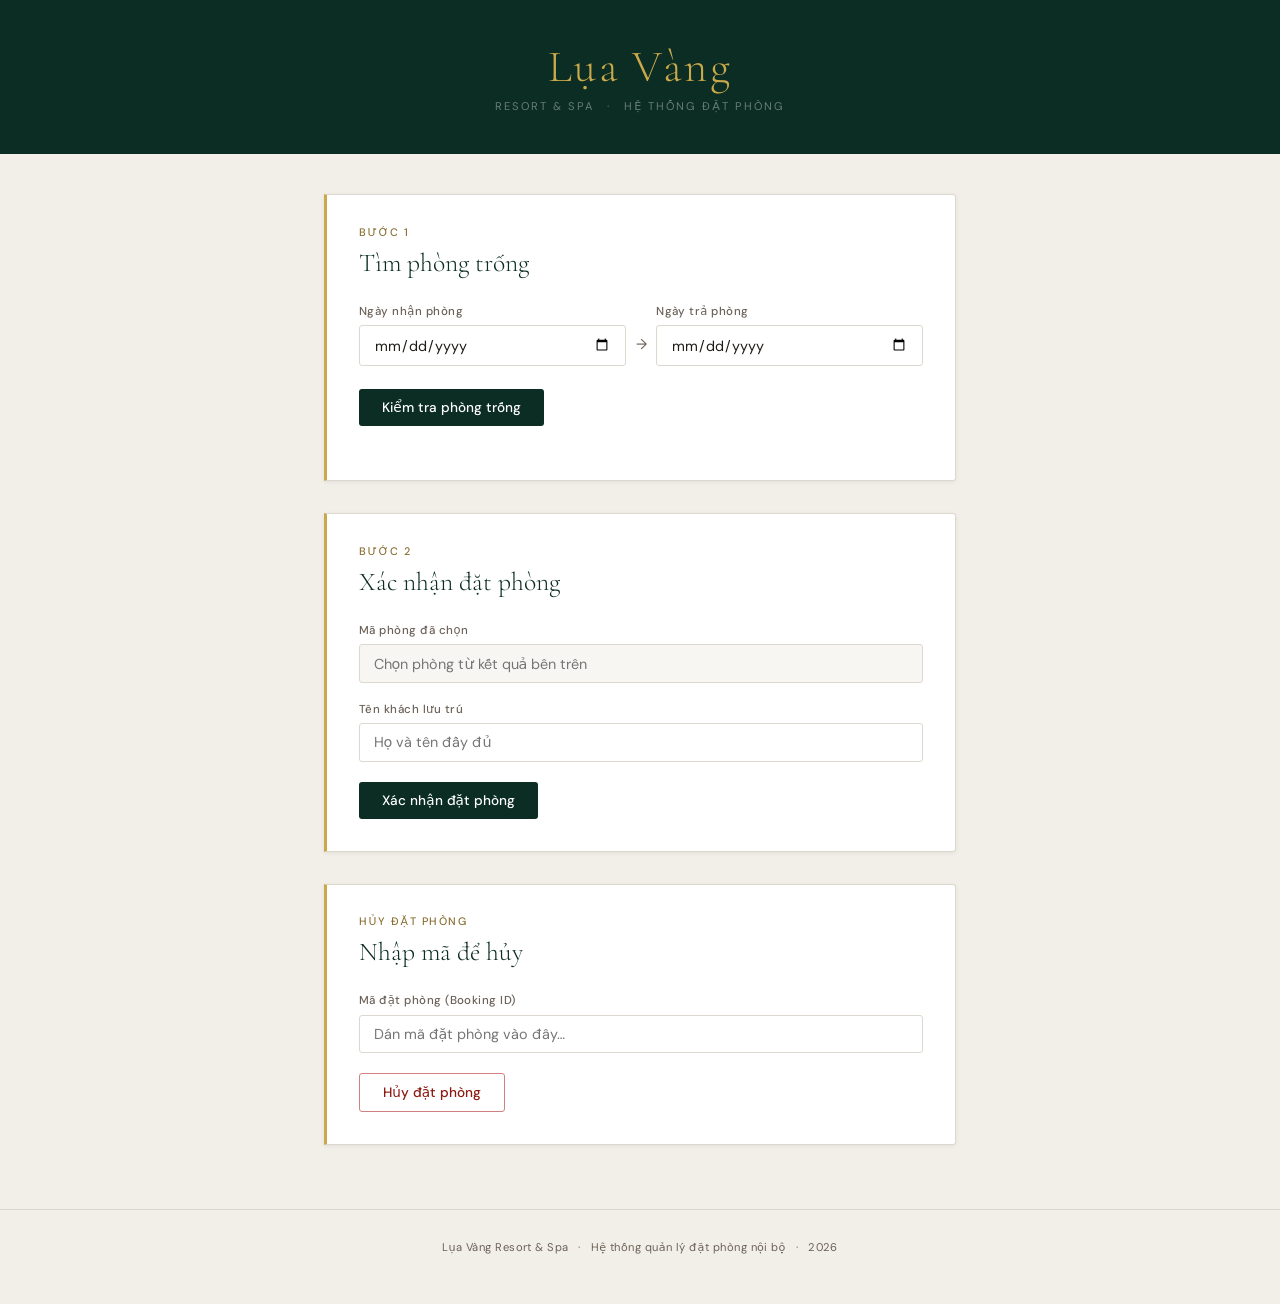
==== index.html @ f90a6b8b "Add files via upload" ====
<!DOCTYPE html>
<html lang="vi">
<head>
  <meta charset="UTF-8">
  <meta name="viewport" content="width=device-width, initial-scale=1.0">
  <title>Đặt Phòng — Lụa Vàng Resort &amp; Spa</title>
  <link rel="preconnect" href="https://fonts.googleapis.com">
  <link rel="preconnect" href="https://fonts.gstatic.com" crossorigin>
  <link href="https://fonts.googleapis.com/css2?family=Cormorant+Garamond:ital,wght@0,300;0,400;1,300&family=DM+Sans:wght@300;400;500&display=swap" rel="stylesheet">
  <link rel="stylesheet" href="style.css">
</head>
<body>

  <!-- ═══════════════════════════ HEADER ═══════════════════════════ -->
  <header>
    <div class="header-inner">
      <div class="hotel-name">Lụa Vàng</div>
      <div class="hotel-sub">Resort &amp; Spa &ensp;·&ensp; Hệ thống đặt phòng</div>
    </div>
  </header>

  <main>

    <!-- ═══════════════════════════ STEP 1: SEARCH ════════════════════════════ -->
    <section class="step" id="search-section">
      <div class="step-tag">Bước 1</div>
      <h2>Tìm phòng trống</h2>

      <div class="date-row">
        <div class="field">
          <label for="check-in">Ngày nhận phòng</label>
          <input type="date" id="check-in">
        </div>
        <span class="date-arrow">→</span>
        <div class="field">
          <label for="check-out">Ngày trả phòng</label>
          <input type="date" id="check-out">
        </div>
      </div>

      <button class="btn btn-primary" id="search-btn">Kiểm tra phòng trống</button>
      <div id="search-status" class="msg hidden"></div>
      <div id="rooms-container"></div>
    </section>

    <!-- ═══════════════════════════ STEP 2: BOOK ══════════════════════════════ -->
    <section class="step" id="book-section">
      <div class="step-tag">Bước 2</div>
      <h2>Xác nhận đặt phòng</h2>

      <div class="field">
        <label for="selected-room">Mã phòng đã chọn</label>
        <input type="text" id="selected-room"
               placeholder="Chọn phòng từ kết quả bên trên" readonly>
      </div>
      <div class="field">
        <label for="guest-name">Tên khách lưu trú</label>
        <input type="text" id="guest-name" placeholder="Họ và tên đầy đủ">
      </div>

      <button class="btn btn-primary" id="book-btn">Xác nhận đặt phòng</button>
      <div id="book-status" class="msg hidden"></div>

      <!-- Booking ID result box -->
      <div id="booking-result" class="booking-panel hidden">
        <!-- filled by JS -->
      </div>
    </section>

    <!-- ═══════════════════════════ STEP 3: CANCEL ════════════════════════════ -->
    <section class="step" id="cancel-section">
      <div class="step-tag">Hủy đặt phòng</div>
      <h2>Nhập mã để hủy</h2>

      <div class="field">
        <label for="booking-id-input">Mã đặt phòng (Booking ID)</label>
        <input type="text" id="booking-id-input"
               placeholder="Dán mã đặt phòng vào đây…">
      </div>

      <button class="btn btn-cancel" id="cancel-btn">Hủy đặt phòng</button>
      <div id="cancel-status" class="msg hidden"></div>
    </section>

  </main>

  <footer>
    <p>Lụa Vàng Resort &amp; Spa &ensp;·&ensp; Hệ thống quản lý đặt phòng nội bộ &ensp;·&ensp; 2026</p>
  </footer>

  <script src="app.js"></script>
</body>
</html>
---- style.css ----
/* ============================================================
   LỤA VÀNG RESORT & SPA — BOOKING UI
   style.css
   ============================================================ */

/* ── DESIGN TOKENS ──────────────────────────────────────────── */
:root {
  --forest:      #0B2D23;
  --forest-mid:  #163E30;
  --gold:        #C9A94B;
  --gold-dim:    #8A7035;
  --gold-pale:   #F5EDD5;
  --ivory:       #F2EFE8;
  --white:       #FFFFFF;
  --ink:         #1E1A17;
  --muted:       #6B6158;
  --border:      #DDD8CF;
  --border-soft: #EDE9E2;

  --success-bg:  #EAF4EE;  --success-fg: #1A5832;
  --error-bg:    #FCECEA;  --error-fg:   #8B1A10;
  --warn-bg:     #FBF5E6;  --warn-fg:    #7A5500;
  --load-bg:     #EDF2FA;  --load-fg:    #1A3A72;

  --serif: 'Cormorant Garamond', Georgia, 'Times New Roman', serif;
  --sans:  'DM Sans', system-ui, -apple-system, sans-serif;

  --radius: 3px;
  --shadow: 0 1px 4px rgba(0,0,0,0.07);
}

/* ── RESET ───────────────────────────────────────────────────── */
*, *::before, *::after { box-sizing: border-box; margin: 0; padding: 0; }

body {
  font-family: var(--sans);
  background: var(--ivory);
  color: var(--ink);
  font-size: 15px;
  line-height: 1.55;
  -webkit-font-smoothing: antialiased;
}

/* ── HEADER ─────────────────────────────────────────────────── */
header {
  background: var(--forest);
  padding: 2.8rem 2rem 2.4rem;
  text-align: center;
}

.hotel-name {
  font-family: var(--serif);
  font-weight: 300;
  font-size: 2.8rem;
  color: var(--gold);
  letter-spacing: 0.05em;
  line-height: 1;
}

.hotel-sub {
  margin-top: 0.55rem;
  font-size: 0.7rem;
  font-weight: 400;
  color: rgba(255,255,255,0.38);
  letter-spacing: 0.18em;
  text-transform: uppercase;
}

/* ── MAIN LAYOUT ─────────────────────────────────────────────── */
main {
  max-width: 680px;
  margin: 2.5rem auto 4rem;
  padding: 0 1.5rem;
  display: flex;
  flex-direction: column;
  gap: 2rem;
}

/* ── STEPS ───────────────────────────────────────────────────── */
.step {
  background: var(--white);
  border: 1px solid var(--border);
  border-left: 3px solid var(--gold);
  border-radius: 0 var(--radius) var(--radius) 0;
  padding: 1.8rem 2rem 2rem;
  box-shadow: var(--shadow);
}

.step-tag {
  font-size: 0.68rem;
  font-weight: 500;
  letter-spacing: 0.14em;
  text-transform: uppercase;
  color: var(--gold-dim);
  margin-bottom: 0.45rem;
}

.step h2 {
  font-family: var(--serif);
  font-weight: 300;
  font-size: 1.6rem;
  color: var(--forest);
  margin-bottom: 1.5rem;
  line-height: 1.2;
}

/* ── DATE ROW ────────────────────────────────────────────────── */
.date-row {
  display: flex;
  align-items: flex-end;
  gap: 0.6rem;
  margin-bottom: 1.3rem;
}

.date-row .field { flex: 1; margin-bottom: 0; }

.date-arrow {
  padding-bottom: 0.65rem;
  color: var(--muted);
  font-size: 0.9rem;
  flex-shrink: 0;
}

/* ── FIELDS & INPUTS ─────────────────────────────────────────── */
.field {
  display: flex;
  flex-direction: column;
  gap: 0.3rem;
  margin-bottom: 1.1rem;
}

label {
  font-size: 0.72rem;
  font-weight: 500;
  color: var(--muted);
  letter-spacing: 0.04em;
}

input[type="date"],
input[type="text"] {
  width: 100%;
  padding: 0.58rem 0.85rem;
  border: 1px solid var(--border);
  border-radius: var(--radius);
  font-family: var(--sans);
  font-size: 0.9rem;
  color: var(--ink);
  background: var(--white);
  transition: border-color 0.14s, box-shadow 0.14s;
  appearance: none;
  -webkit-appearance: none;
}

input:focus {
  outline: none;
  border-color: var(--gold);
  box-shadow: 0 0 0 2.5px rgba(201,169,75,0.16);
}

/* Readonly state — empty */
input[readonly] {
  background: #F8F6F2;
  color: var(--muted);
  cursor: default;
}

/* Readonly state — room selected */
input[readonly].has-value {
  color: var(--forest);
  font-weight: 500;
  border-color: #B8A36A;
  background: #FDFAF3;
}

/* ── BUTTONS ─────────────────────────────────────────────────── */
.btn {
  display: inline-block;
  padding: 0.62rem 1.45rem;
  border: none;
  border-radius: var(--radius);
  font-family: var(--sans);
  font-size: 0.85rem;
  font-weight: 500;
  cursor: pointer;
  transition: background 0.13s, opacity 0.13s;
  margin-top: 0.15rem;
}

.btn:disabled {
  opacity: 0.45;
  cursor: not-allowed;
}

.btn-primary {
  background: var(--forest);
  color: var(--white);
}
.btn-primary:hover:not(:disabled) { background: var(--forest-mid); }

.btn-cancel {
  background: transparent;
  color: var(--error-fg);
  border: 1px solid #D08080;
}
.btn-cancel:hover:not(:disabled) { background: var(--error-bg); }

/* Small "Chọn" button in room rows */
.btn-select {
  padding: 0.32rem 0.8rem;
  border: 1px solid var(--gold);
  background: transparent;
  color: var(--forest);
  font-family: var(--sans);
  font-size: 0.76rem;
  font-weight: 500;
  border-radius: var(--radius);
  cursor: pointer;
  transition: background 0.12s, color 0.12s;
  flex-shrink: 0;
  white-space: nowrap;
}
.btn-select:hover { background: var(--gold); color: var(--white); }

/* ── STATUS MESSAGES ────────────────────────────────────────── */
.msg {
  margin-top: 1rem;
  padding: 0.7rem 0.95rem;
  border-radius: var(--radius);
  font-size: 0.83rem;
  line-height: 1.5;
}
.msg.hidden  { display: none; }
.msg.loading { background: var(--load-bg);    color: var(--load-fg); }
.msg.success { background: var(--success-bg); color: var(--success-fg); }
.msg.error   { background: var(--error-bg);   color: var(--error-fg); }
.msg.warning { background: var(--warn-bg);    color: var(--warn-fg); }

/* ── BOOKING ID PANEL ───────────────────────────────────────── */
.booking-panel {
  margin-top: 1.2rem;
  padding: 1.2rem 1.4rem;
  background: var(--forest);
  border-radius: var(--radius);
  color: var(--white);
}
.booking-panel.hidden { display: none; }

.bp-label {
  font-size: 0.68rem;
  font-weight: 400;
  color: rgba(255,255,255,0.42);
  letter-spacing: 0.14em;
  text-transform: uppercase;
  margin-bottom: 0.45rem;
}

.bp-code {
  font-family: 'Courier New', Courier, monospace;
  font-size: 0.92rem;
  color: var(--gold);
  letter-spacing: 0.04em;
  word-break: break-all;
  line-height: 1.65;
}

.bp-detail {
  margin-top: 0.5rem;
  font-size: 0.75rem;
  color: rgba(255,255,255,0.38);
}

.btn-copy {
  display: inline-block;
  margin-top: 0.85rem;
  padding: 0.28rem 0.75rem;
  background: rgba(255,255,255,0.09);
  border: 1px solid rgba(255,255,255,0.22);
  color: rgba(255,255,255,0.75);
  font-family: var(--sans);
  font-size: 0.76rem;
  border-radius: var(--radius);
  cursor: pointer;
  transition: background 0.12s;
}
.btn-copy:hover { background: rgba(255,255,255,0.18); }

/* ── ROOMS LIST ─────────────────────────────────────────────── */
#rooms-container { margin-top: 1.4rem; }

.rooms-count {
  font-size: 0.76rem;
  color: var(--muted);
  margin-bottom: 0.85rem;
}

.room-list {
  border: 1px solid var(--border);
  border-radius: var(--radius);
  overflow: hidden;
}

.room-row {
  display: flex;
  align-items: center;
  gap: 0.8rem;
  padding: 0.85rem 1rem;
  border-bottom: 1px solid var(--border-soft);
  background: var(--white);
  transition: background 0.1s;
}
.room-row:last-child { border-bottom: none; }
.room-row:hover { background: #FAFAF5; }
.room-row.selected-row {
  background: var(--gold-pale);
  border-left: 2px solid var(--gold);
  padding-left: calc(1rem - 2px);
}

.room-info { flex: 1; min-width: 0; }

.room-info h4 {
  font-family: var(--serif);
  font-weight: 400;
  font-size: 1.02rem;
  color: var(--forest);
}

.room-meta {
  font-size: 0.73rem;
  color: var(--muted);
  margin-top: 0.18rem;
}

.room-rate {
  font-size: 0.78rem;
  color: var(--gold-dim);
  font-weight: 500;
  text-align: right;
  white-space: nowrap;
  flex-shrink: 0;
  min-width: 120px;
}

.no-rooms {
  padding: 1.2rem 0;
  font-size: 0.85rem;
  color: var(--muted);
  font-style: italic;
}

/* ── FOOTER ─────────────────────────────────────────────────── */
footer {
  border-top: 1px solid var(--border);
  padding: 1.8rem 2rem 3rem;
  text-align: center;
  font-size: 0.7rem;
  color: var(--muted);
  letter-spacing: 0.04em;
}

/* ── RESPONSIVE ─────────────────────────────────────────────── */
@media (max-width: 540px) {
  .hotel-name { font-size: 2.1rem; }
  .step { padding: 1.4rem 1.2rem 1.6rem; }
  .date-row { flex-direction: column; gap: 0; }
  .date-arrow { display: none; }
  .room-row { flex-wrap: wrap; gap: 0.5rem; }
  .room-rate { min-width: unset; text-align: left; }
}

@media (prefers-reduced-motion: reduce) {
  *, *::before, *::after { transition: none !important; }
}
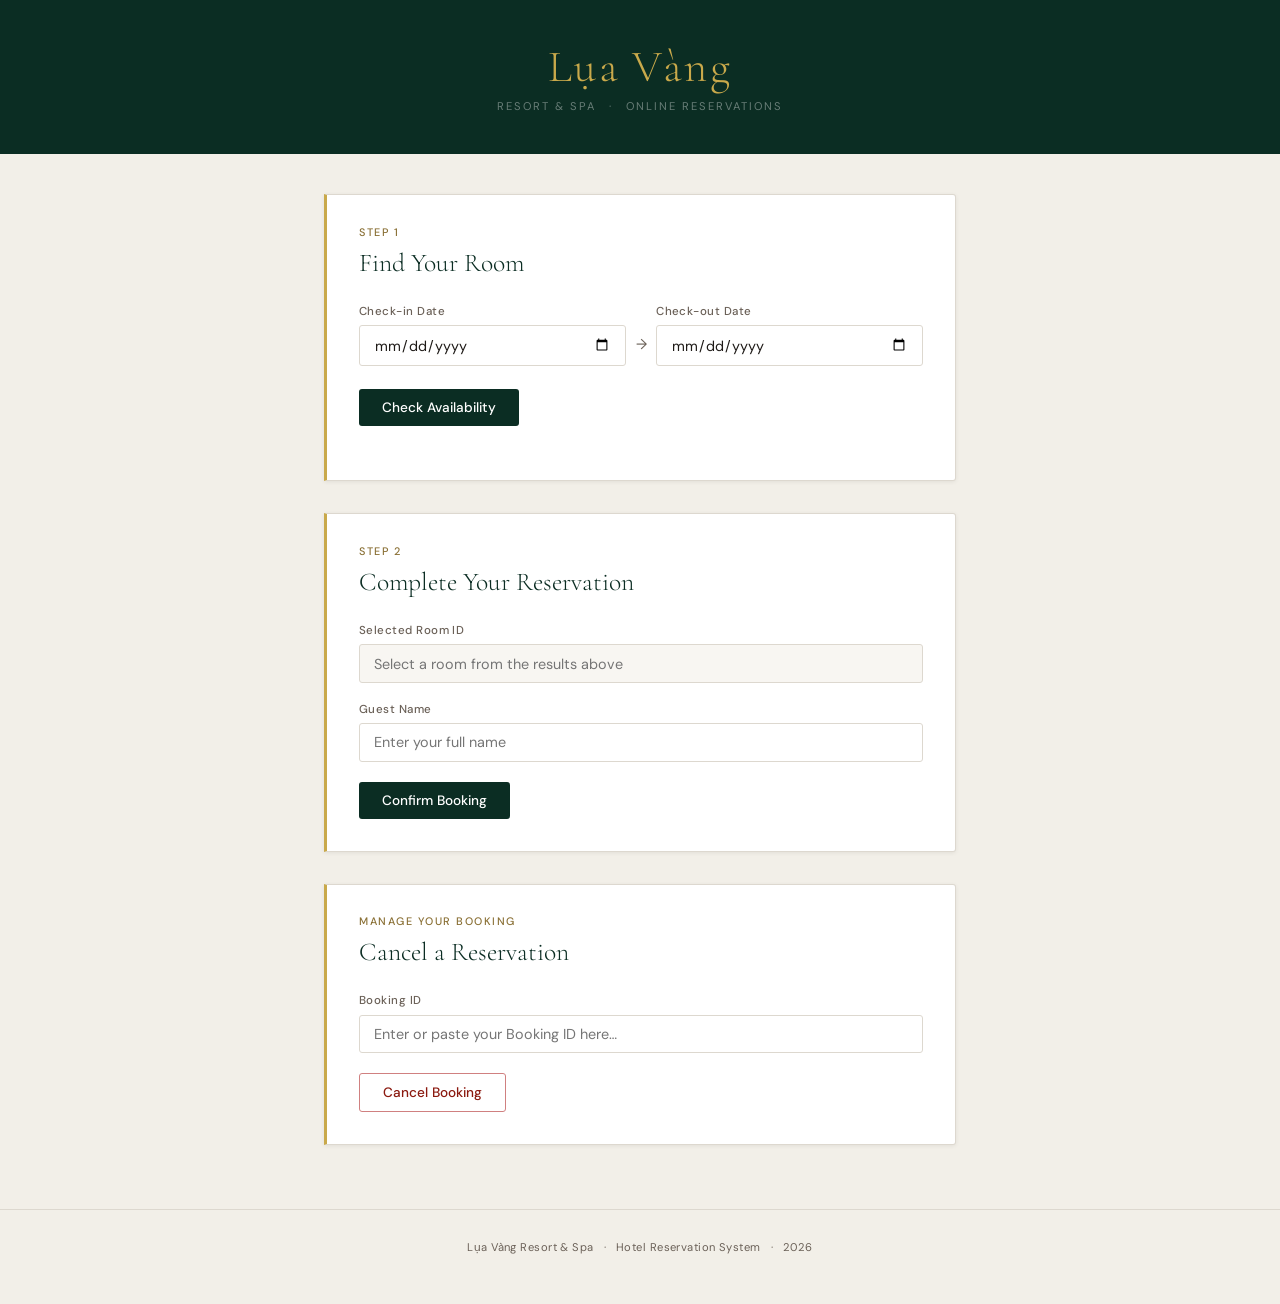
==== commit bd23c087: "Update HTML content to English for booking site" ====
--- a/index.html
+++ b/index.html
@@ -1,9 +1,10 @@
+
 <!DOCTYPE html>
-<html lang="vi">
+<html lang="en">
 <head>
   <meta charset="UTF-8">
   <meta name="viewport" content="width=device-width, initial-scale=1.0">
-  <title>Đặt Phòng — Lụa Vàng Resort &amp; Spa</title>
+  <title>Book Your Stay — Lụa Vàng Resort &amp; Spa</title>
   <link rel="preconnect" href="https://fonts.googleapis.com">
   <link rel="preconnect" href="https://fonts.gstatic.com" crossorigin>
   <link href="https://fonts.googleapis.com/css2?family=Cormorant+Garamond:ital,wght@0,300;0,400;1,300&family=DM+Sans:wght@300;400;500&display=swap" rel="stylesheet">
@@ -15,7 +16,7 @@
   <header>
     <div class="header-inner">
       <div class="hotel-name">Lụa Vàng</div>
-      <div class="hotel-sub">Resort &amp; Spa &ensp;·&ensp; Hệ thống đặt phòng</div>
+      <div class="hotel-sub">Resort &amp; Spa &ensp;·&ensp; Online Reservations</div>
     </div>
   </header>
 
@@ -23,42 +24,42 @@
 
     <!-- ═══════════════════════════ STEP 1: SEARCH ════════════════════════════ -->
     <section class="step" id="search-section">
-      <div class="step-tag">Bước 1</div>
-      <h2>Tìm phòng trống</h2>
+      <div class="step-tag">Step 1</div>
+      <h2>Find Your Room</h2>
 
       <div class="date-row">
         <div class="field">
-          <label for="check-in">Ngày nhận phòng</label>
+          <label for="check-in">Check-in Date</label>
           <input type="date" id="check-in">
         </div>
         <span class="date-arrow">→</span>
         <div class="field">
-          <label for="check-out">Ngày trả phòng</label>
+          <label for="check-out">Check-out Date</label>
           <input type="date" id="check-out">
         </div>
       </div>
 
-      <button class="btn btn-primary" id="search-btn">Kiểm tra phòng trống</button>
+      <button class="btn btn-primary" id="search-btn">Check Availability</button>
       <div id="search-status" class="msg hidden"></div>
       <div id="rooms-container"></div>
     </section>
 
     <!-- ═══════════════════════════ STEP 2: BOOK ══════════════════════════════ -->
     <section class="step" id="book-section">
-      <div class="step-tag">Bước 2</div>
-      <h2>Xác nhận đặt phòng</h2>
+      <div class="step-tag">Step 2</div>
+      <h2>Complete Your Reservation</h2>
 
       <div class="field">
-        <label for="selected-room">Mã phòng đã chọn</label>
+        <label for="selected-room">Selected Room ID</label>
         <input type="text" id="selected-room"
-               placeholder="Chọn phòng từ kết quả bên trên" readonly>
+               placeholder="Select a room from the results above" readonly>
       </div>
       <div class="field">
-        <label for="guest-name">Tên khách lưu trú</label>
-        <input type="text" id="guest-name" placeholder="Họ và tên đầy đủ">
+        <label for="guest-name">Guest Name</label>
+        <input type="text" id="guest-name" placeholder="Enter your full name">
       </div>
 
-      <button class="btn btn-primary" id="book-btn">Xác nhận đặt phòng</button>
+      <button class="btn btn-primary" id="book-btn">Confirm Booking</button>
       <div id="book-status" class="msg hidden"></div>
 
       <!-- Booking ID result box -->
@@ -69,23 +70,23 @@
 
     <!-- ═══════════════════════════ STEP 3: CANCEL ════════════════════════════ -->
     <section class="step" id="cancel-section">
-      <div class="step-tag">Hủy đặt phòng</div>
-      <h2>Nhập mã để hủy</h2>
+      <div class="step-tag">Manage Your Booking</div>
+      <h2>Cancel a Reservation</h2>
 
       <div class="field">
-        <label for="booking-id-input">Mã đặt phòng (Booking ID)</label>
+        <label for="booking-id-input">Booking ID</label>
         <input type="text" id="booking-id-input"
-               placeholder="Dán mã đặt phòng vào đây…">
+               placeholder="Enter or paste your Booking ID here…">
       </div>
 
-      <button class="btn btn-cancel" id="cancel-btn">Hủy đặt phòng</button>
+      <button class="btn btn-cancel" id="cancel-btn">Cancel Booking</button>
       <div id="cancel-status" class="msg hidden"></div>
     </section>
 
   </main>
 
   <footer>
-    <p>Lụa Vàng Resort &amp; Spa &ensp;·&ensp; Hệ thống quản lý đặt phòng nội bộ &ensp;·&ensp; 2026</p>
+    <p>Lụa Vàng Resort &amp; Spa &ensp;·&ensp; Hotel Reservation System &ensp;·&ensp; 2026</p>
   </footer>
 
   <script src="app.js"></script>
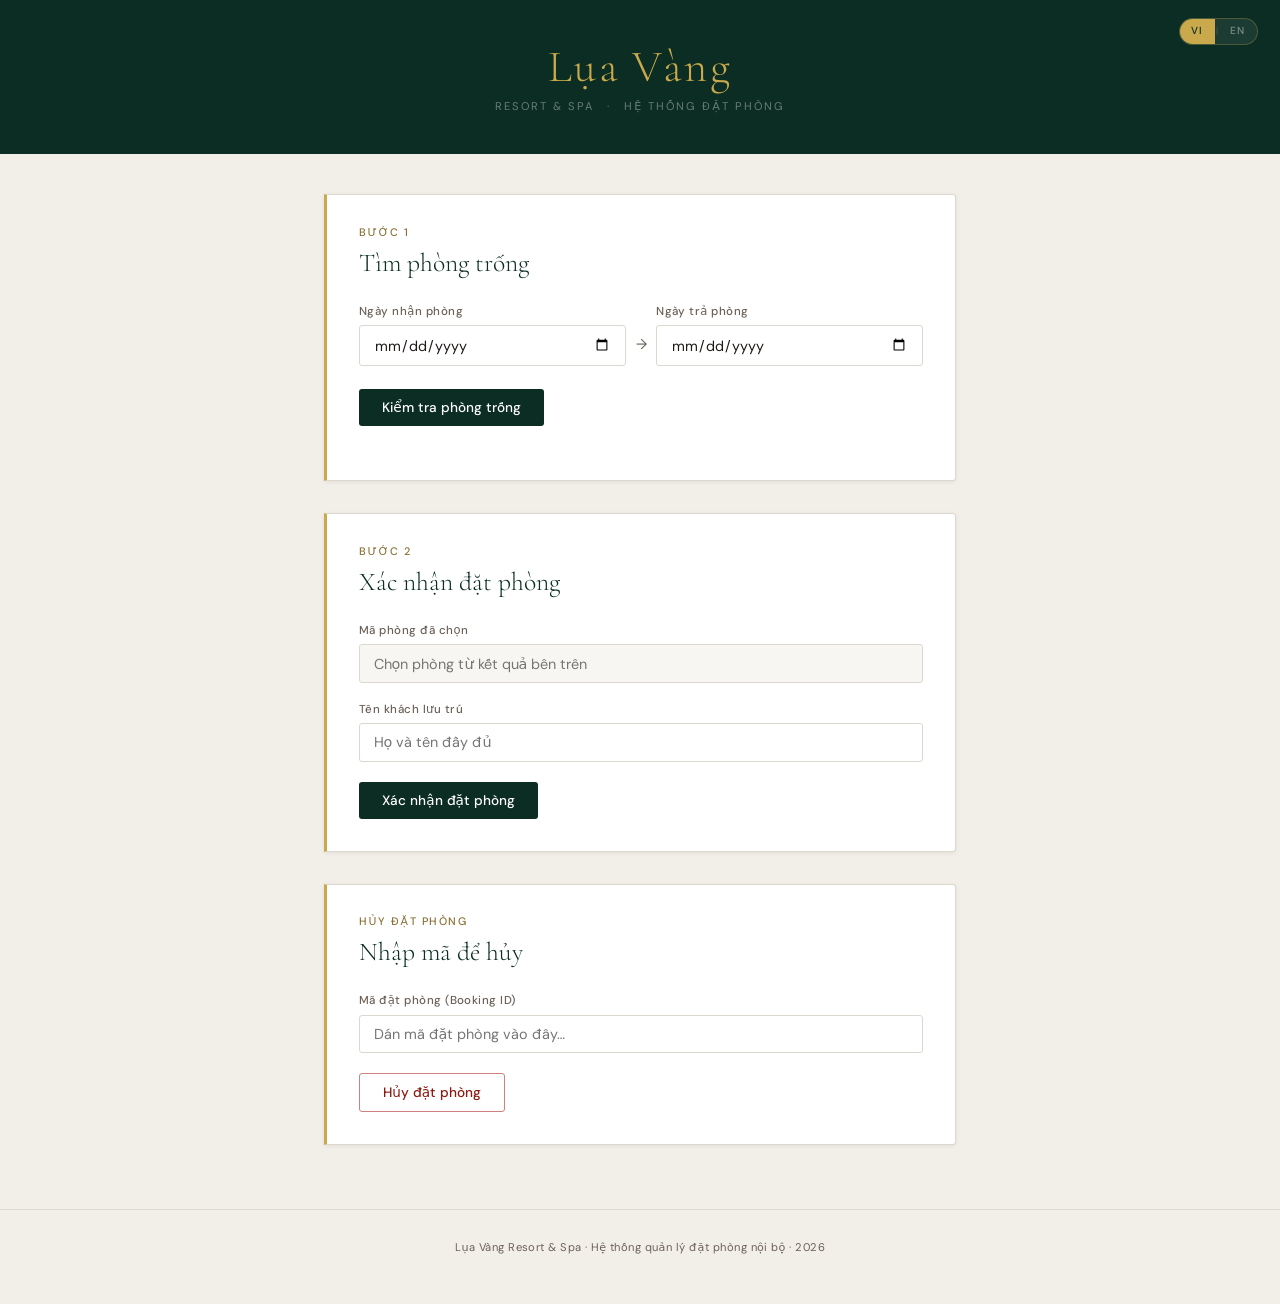
==== commit 96b25e25: "Add files via upload" ====
--- a/index.html
+++ b/index.html
@@ -1,10 +1,9 @@
-
 <!DOCTYPE html>
-<html lang="en">
+<html lang="vi">
 <head>
   <meta charset="UTF-8">
   <meta name="viewport" content="width=device-width, initial-scale=1.0">
-  <title>Book Your Stay — Lụa Vàng Resort &amp; Spa</title>
+  <title>Đặt Phòng — Lụa Vàng Resort &amp; Spa</title>
   <link rel="preconnect" href="https://fonts.googleapis.com">
   <link rel="preconnect" href="https://fonts.gstatic.com" crossorigin>
   <link href="https://fonts.googleapis.com/css2?family=Cormorant+Garamond:ital,wght@0,300;0,400;1,300&family=DM+Sans:wght@300;400;500&display=swap" rel="stylesheet">
@@ -16,7 +15,13 @@
   <header>
     <div class="header-inner">
       <div class="hotel-name">Lụa Vàng</div>
-      <div class="hotel-sub">Resort &amp; Spa &ensp;·&ensp; Online Reservations</div>
+      <div class="hotel-sub" data-i18n-html="hotel-sub">Resort &amp; Spa &ensp;·&ensp; Hệ thống đặt phòng</div>
+    </div>
+    <!-- Language toggle -->
+    <div class="lang-toggle" id="lang-toggle" role="group" aria-label="Language / Ngôn ngữ">
+      <span class="lang-opt active" data-lang="vi">VI</span>
+      <span class="lang-sep">|</span>
+      <span class="lang-opt" data-lang="en">EN</span>
     </div>
   </header>
 
@@ -24,42 +29,45 @@
 
     <!-- ═══════════════════════════ STEP 1: SEARCH ════════════════════════════ -->
     <section class="step" id="search-section">
-      <div class="step-tag">Step 1</div>
-      <h2>Find Your Room</h2>
+      <div class="step-tag" data-i18n="step1-tag">Bước 1</div>
+      <h2 data-i18n="step1-h2">Tìm phòng trống</h2>
 
       <div class="date-row">
         <div class="field">
-          <label for="check-in">Check-in Date</label>
+          <label for="check-in" data-i18n="label-checkin">Ngày nhận phòng</label>
           <input type="date" id="check-in">
         </div>
         <span class="date-arrow">→</span>
         <div class="field">
-          <label for="check-out">Check-out Date</label>
+          <label for="check-out" data-i18n="label-checkout">Ngày trả phòng</label>
           <input type="date" id="check-out">
         </div>
       </div>
 
-      <button class="btn btn-primary" id="search-btn">Check Availability</button>
+      <button class="btn btn-primary" id="search-btn" data-i18n="btn-search">Kiểm tra phòng trống</button>
       <div id="search-status" class="msg hidden"></div>
       <div id="rooms-container"></div>
     </section>
 
     <!-- ═══════════════════════════ STEP 2: BOOK ══════════════════════════════ -->
     <section class="step" id="book-section">
-      <div class="step-tag">Step 2</div>
-      <h2>Complete Your Reservation</h2>
+      <div class="step-tag" data-i18n="step2-tag">Bước 2</div>
+      <h2 data-i18n="step2-h2">Xác nhận đặt phòng</h2>
 
       <div class="field">
-        <label for="selected-room">Selected Room ID</label>
+        <label for="selected-room" data-i18n="label-room">Mã phòng đã chọn</label>
         <input type="text" id="selected-room"
-               placeholder="Select a room from the results above" readonly>
+               placeholder="Chọn phòng từ kết quả bên trên"
+               data-i18n-placeholder="ph-room" readonly>
       </div>
       <div class="field">
-        <label for="guest-name">Guest Name</label>
-        <input type="text" id="guest-name" placeholder="Enter your full name">
+        <label for="guest-name" data-i18n="label-guest">Tên khách lưu trú</label>
+        <input type="text" id="guest-name"
+               placeholder="Họ và tên đầy đủ"
+               data-i18n-placeholder="ph-guest">
       </div>
 
-      <button class="btn btn-primary" id="book-btn">Confirm Booking</button>
+      <button class="btn btn-primary" id="book-btn" data-i18n="btn-book">Xác nhận đặt phòng</button>
       <div id="book-status" class="msg hidden"></div>
 
       <!-- Booking ID result box -->
@@ -70,23 +78,24 @@
 
     <!-- ═══════════════════════════ STEP 3: CANCEL ════════════════════════════ -->
     <section class="step" id="cancel-section">
-      <div class="step-tag">Manage Your Booking</div>
-      <h2>Cancel a Reservation</h2>
+      <div class="step-tag" data-i18n="cancel-tag">Hủy đặt phòng</div>
+      <h2 data-i18n="cancel-h2">Nhập mã để hủy</h2>
 
       <div class="field">
-        <label for="booking-id-input">Booking ID</label>
+        <label for="booking-id-input" data-i18n="label-bid">Mã đặt phòng (Booking ID)</label>
         <input type="text" id="booking-id-input"
-               placeholder="Enter or paste your Booking ID here…">
+               placeholder="Dán mã đặt phòng vào đây…"
+               data-i18n-placeholder="ph-bid">
       </div>
 
-      <button class="btn btn-cancel" id="cancel-btn">Cancel Booking</button>
+      <button class="btn btn-cancel" id="cancel-btn" data-i18n="btn-cancel">Hủy đặt phòng</button>
       <div id="cancel-status" class="msg hidden"></div>
     </section>
 
   </main>
 
   <footer>
-    <p>Lụa Vàng Resort &amp; Spa &ensp;·&ensp; Hotel Reservation System &ensp;·&ensp; 2026</p>
+    <p data-i18n="footer-text">Lụa Vàng Resort &amp; Spa &ensp;·&ensp; Hệ thống quản lý đặt phòng nội bộ &ensp;·&ensp; 2026</p>
   </footer>
 
   <script src="app.js"></script>
--- a/style.css
+++ b/style.css
@@ -46,6 +46,7 @@
   background: var(--forest);
   padding: 2.8rem 2rem 2.4rem;
   text-align: center;
+  position: relative; /* needed for lang-toggle positioning */
 }
 
 .hotel-name {
@@ -64,6 +65,52 @@
   color: rgba(255,255,255,0.38);
   letter-spacing: 0.18em;
   text-transform: uppercase;
+}
+
+/* ── LANGUAGE TOGGLE ─────────────────────────────────────────── */
+.lang-toggle {
+  position: absolute;
+  top: 1.1rem;
+  right: 1.4rem;
+  display: flex;
+  align-items: center;
+  background: rgba(255,255,255,0.07);
+  border: 1px solid rgba(201,169,75,0.28);
+  border-radius: 999px;
+  overflow: hidden;
+  cursor: default;
+  user-select: none;
+}
+
+.lang-opt {
+  padding: 0.28rem 0.72rem;
+  font-family: var(--sans);
+  font-size: 0.64rem;
+  font-weight: 500;
+  letter-spacing: 0.1em;
+  color: rgba(255,255,255,0.42);
+  cursor: pointer;
+  transition: background 0.15s, color 0.15s;
+  line-height: 1.6;
+}
+
+.lang-opt.active {
+  background: var(--gold);
+  color: var(--forest);
+  cursor: default;
+}
+
+.lang-opt:hover:not(.active) {
+  background: rgba(255,255,255,0.11);
+  color: rgba(255,255,255,0.78);
+}
+
+.lang-sep {
+  color: rgba(255,255,255,0.18);
+  font-size: 0.58rem;
+  padding: 0 0.05rem;
+  pointer-events: none;
+  line-height: 1;
 }
 
 /* ── MAIN LAYOUT ─────────────────────────────────────────────── */
@@ -204,7 +251,7 @@
 }
 .btn-cancel:hover:not(:disabled) { background: var(--error-bg); }
 
-/* Small "Chọn" button in room rows */
+/* Small "Chọn / Select" button in room rows */
 .btn-select {
   padding: 0.32rem 0.8rem;
   border: 1px solid var(--gold);
@@ -366,6 +413,11 @@
   .date-arrow { display: none; }
   .room-row { flex-wrap: wrap; gap: 0.5rem; }
   .room-rate { min-width: unset; text-align: left; }
+
+  .lang-toggle {
+    top: 0.85rem;
+    right: 1rem;
+  }
 }
 
 @media (prefers-reduced-motion: reduce) {
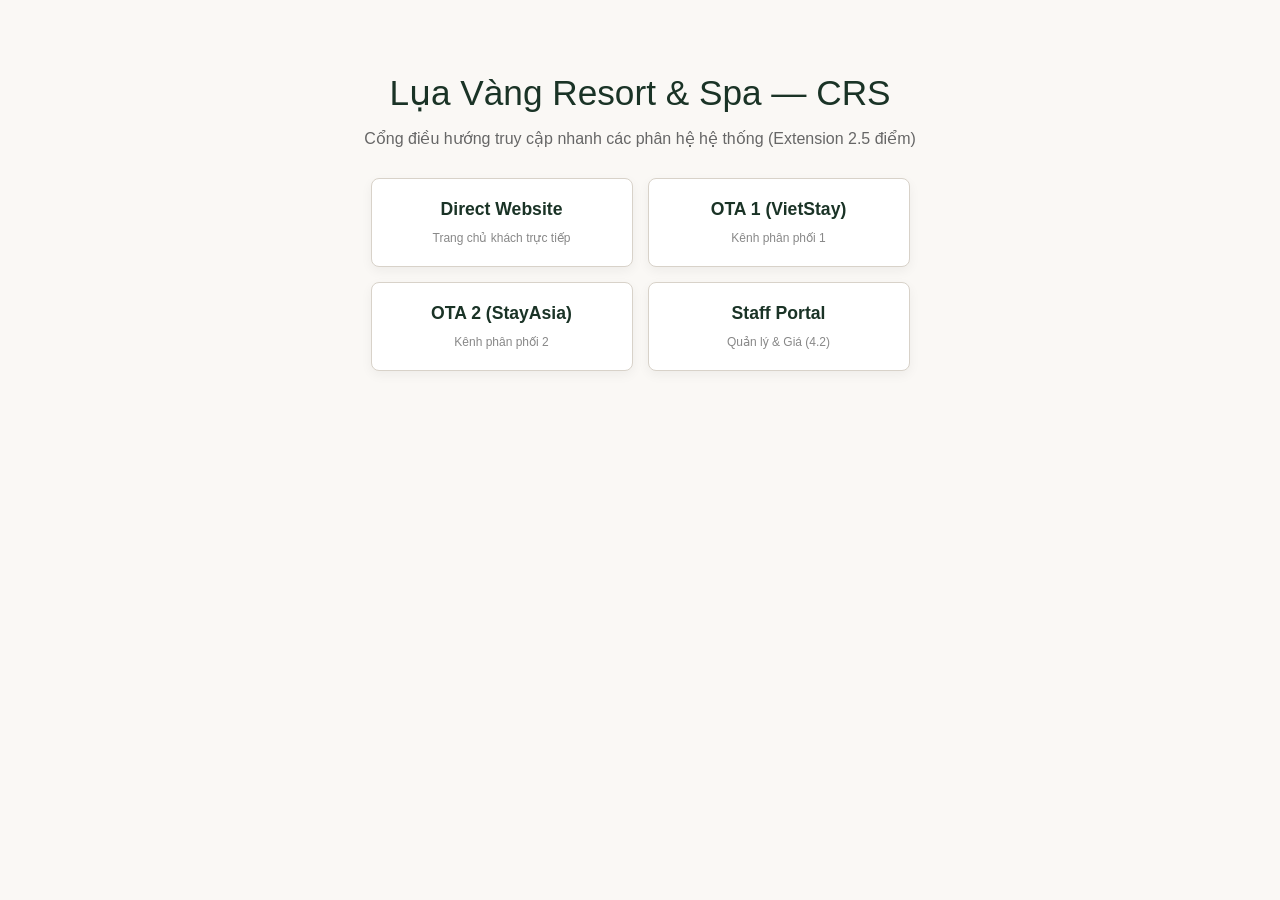
==== commit c9374fb6: "Update index.html" ====
--- a/index.html
+++ b/index.html
@@ -1,6 +1,20 @@
 <!DOCTYPE html>
 <html lang="vi">
 <head>
+  <meta charset="UTF-8">
+  <meta name="viewport" content="width=device-width, initial-scale=1.0">
+  
+  <!-- TỰ ĐỘNG CHUYỂN HƯỚNG SANG TRANG ĐIỀU HƯỚNG SAU 0 GIÂY -->
+  <meta http-equiv="refresh" content="0; url=dashboard.html">
+
+  <title>Lụa Vàng Resort & Spa — Đang chuyển hướng...</title>
+  
+  <link rel="preconnect" href="https://fonts.googleapis.com">
+  <link rel="preconnect" href="https://fonts.gstatic.com" crossorigin>
+  <link href="https://fonts.googleapis.com/css2?family=Cormorant+Garamond:ital,wght@0,300;0,400;1,300&family=DM+Sans:wght@300;400;500&display=swap" rel="stylesheet">
+  <link rel="stylesheet" href="style.css">
+</head>
+<body>
   <meta charset="UTF-8">
   <meta name="viewport" content="width=device-width, initial-scale=1.0">
   <title>Đặt Phòng — Lụa Vàng Resort &amp; Spa</title>
@@ -95,7 +109,7 @@
   </main>
 
   <footer>
-    <p data-i18n="footer-text">Lụa Vàng Resort &amp; Spa &ensp;·&ensp; Hệ thống quản lý đặt phòng nội bộ &ensp;·&ensp; 2026</p>
+    <p data-i18n="footer-text">Lụa Vàng Resort &amp; Spa &ensp;·&ensp; Hệ thống quản lý đặt phòng &ensp;·&ensp; 2026</p>
   </footer>
 
   <script src="app.js"></script>
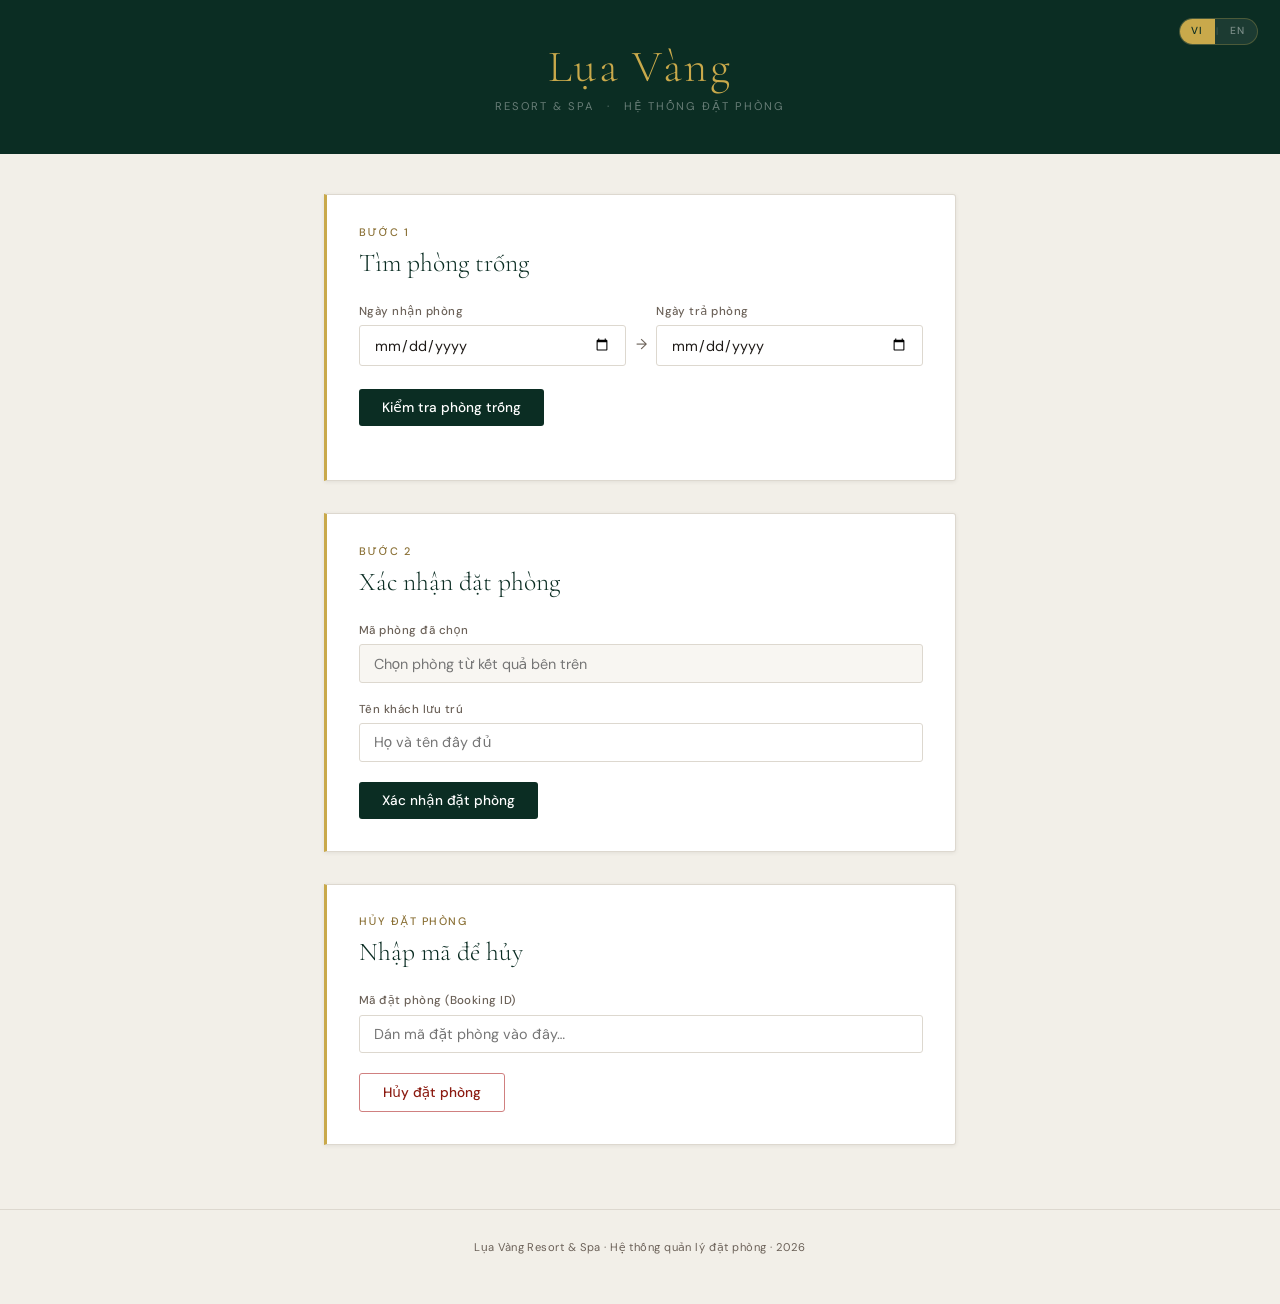
==== commit 51f0e997: "Add files via upload" ====
--- a/index.html
+++ b/index.html
@@ -1,20 +1,6 @@
 <!DOCTYPE html>
 <html lang="vi">
 <head>
-  <meta charset="UTF-8">
-  <meta name="viewport" content="width=device-width, initial-scale=1.0">
-  
-  <!-- TỰ ĐỘNG CHUYỂN HƯỚNG SANG TRANG ĐIỀU HƯỚNG SAU 0 GIÂY -->
-  <meta http-equiv="refresh" content="0; url=dashboard.html">
-
-  <title>Lụa Vàng Resort & Spa — Đang chuyển hướng...</title>
-  
-  <link rel="preconnect" href="https://fonts.googleapis.com">
-  <link rel="preconnect" href="https://fonts.gstatic.com" crossorigin>
-  <link href="https://fonts.googleapis.com/css2?family=Cormorant+Garamond:ital,wght@0,300;0,400;1,300&family=DM+Sans:wght@300;400;500&display=swap" rel="stylesheet">
-  <link rel="stylesheet" href="style.css">
-</head>
-<body>
   <meta charset="UTF-8">
   <meta name="viewport" content="width=device-width, initial-scale=1.0">
   <title>Đặt Phòng — Lụa Vàng Resort &amp; Spa</title>
@@ -109,7 +95,7 @@
   </main>
 
   <footer>
-    <p data-i18n="footer-text">Lụa Vàng Resort &amp; Spa &ensp;·&ensp; Hệ thống quản lý đặt phòng &ensp;·&ensp; 2026</p>
+    <p data-i18n="footer-text">Lụa Vàng Resort &amp; Spa &ensp;·&ensp; Hệ thống quản lý đặt phòng nội bộ &ensp;·&ensp; 2026</p>
   </footer>
 
   <script src="app.js"></script>
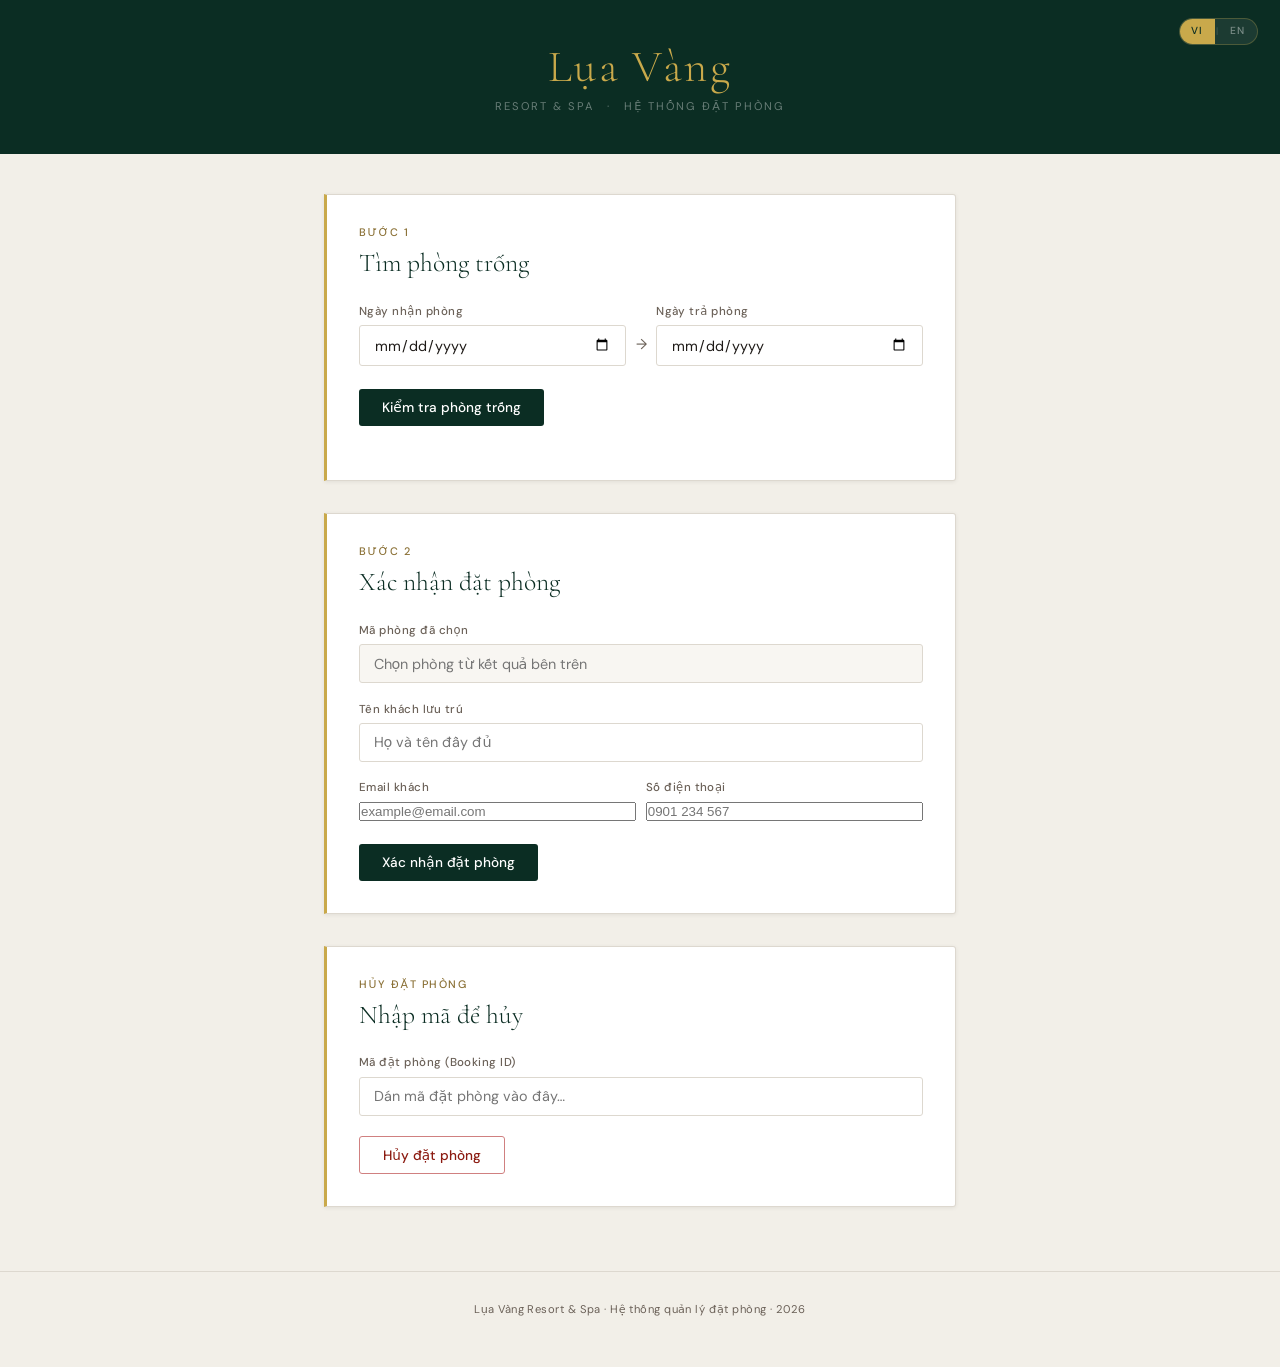
==== commit 232475a7: "Add files via upload" ====
--- a/index.html
+++ b/index.html
@@ -11,13 +11,11 @@
 </head>
 <body>
 
-  <!-- ═══════════════════════════ HEADER ═══════════════════════════ -->
   <header>
     <div class="header-inner">
       <div class="hotel-name">Lụa Vàng</div>
       <div class="hotel-sub" data-i18n-html="hotel-sub">Resort &amp; Spa &ensp;·&ensp; Hệ thống đặt phòng</div>
     </div>
-    <!-- Language toggle -->
     <div class="lang-toggle" id="lang-toggle" role="group" aria-label="Language / Ngôn ngữ">
       <span class="lang-opt active" data-lang="vi">VI</span>
       <span class="lang-sep">|</span>
@@ -27,7 +25,7 @@
 
   <main>
 
-    <!-- ═══════════════════════════ STEP 1: SEARCH ════════════════════════════ -->
+    <!-- ═══ STEP 1: SEARCH ═══ -->
     <section class="step" id="search-section">
       <div class="step-tag" data-i18n="step1-tag">Bước 1</div>
       <h2 data-i18n="step1-h2">Tìm phòng trống</h2>
@@ -49,7 +47,7 @@
       <div id="rooms-container"></div>
     </section>
 
-    <!-- ═══════════════════════════ STEP 2: BOOK ══════════════════════════════ -->
+    <!-- ═══ STEP 2: BOOK ═══ -->
     <section class="step" id="book-section">
       <div class="step-tag" data-i18n="step2-tag">Bước 2</div>
       <h2 data-i18n="step2-h2">Xác nhận đặt phòng</h2>
@@ -60,6 +58,7 @@
                placeholder="Chọn phòng từ kết quả bên trên"
                data-i18n-placeholder="ph-room" readonly>
       </div>
+
       <div class="field">
         <label for="guest-name" data-i18n="label-guest">Tên khách lưu trú</label>
         <input type="text" id="guest-name"
@@ -67,16 +66,29 @@
                data-i18n-placeholder="ph-guest">
       </div>
 
+      <!-- ── FIX: email + phone required by 4.3 Guest Normalisation ── -->
+      <div class="date-row">
+        <div class="field">
+          <label for="guest-email" data-i18n="label-email">Email khách <span style="color:var(--gold-dim);font-weight:600" data-i18n="label-email-note">(hoặc nhập SĐT)</span></label>
+          <input type="email" id="guest-email"
+                 placeholder="example@email.com"
+                 data-i18n-placeholder="ph-email">
+        </div>
+        <div class="field">
+          <label for="guest-phone" data-i18n="label-phone">Số điện thoại</label>
+          <input type="tel" id="guest-phone"
+                 placeholder="0901 234 567"
+                 data-i18n-placeholder="ph-phone">
+        </div>
+      </div>
+
       <button class="btn btn-primary" id="book-btn" data-i18n="btn-book">Xác nhận đặt phòng</button>
       <div id="book-status" class="msg hidden"></div>
 
-      <!-- Booking ID result box -->
-      <div id="booking-result" class="booking-panel hidden">
-        <!-- filled by JS -->
-      </div>
+      <div id="booking-result" class="booking-panel hidden"></div>
     </section>
 
-    <!-- ═══════════════════════════ STEP 3: CANCEL ════════════════════════════ -->
+    <!-- ═══ STEP 3: CANCEL ═══ -->
     <section class="step" id="cancel-section">
       <div class="step-tag" data-i18n="cancel-tag">Hủy đặt phòng</div>
       <h2 data-i18n="cancel-h2">Nhập mã để hủy</h2>
@@ -95,7 +107,7 @@
   </main>
 
   <footer>
-    <p data-i18n="footer-text">Lụa Vàng Resort &amp; Spa &ensp;·&ensp; Hệ thống quản lý đặt phòng nội bộ &ensp;·&ensp; 2026</p>
+    <p data-i18n="footer-text">Lụa Vàng Resort &amp; Spa &ensp;·&ensp; Hệ thống quản lý đặt phòng &ensp;·&ensp; 2026</p>
   </footer>
 
   <script src="app.js"></script>
